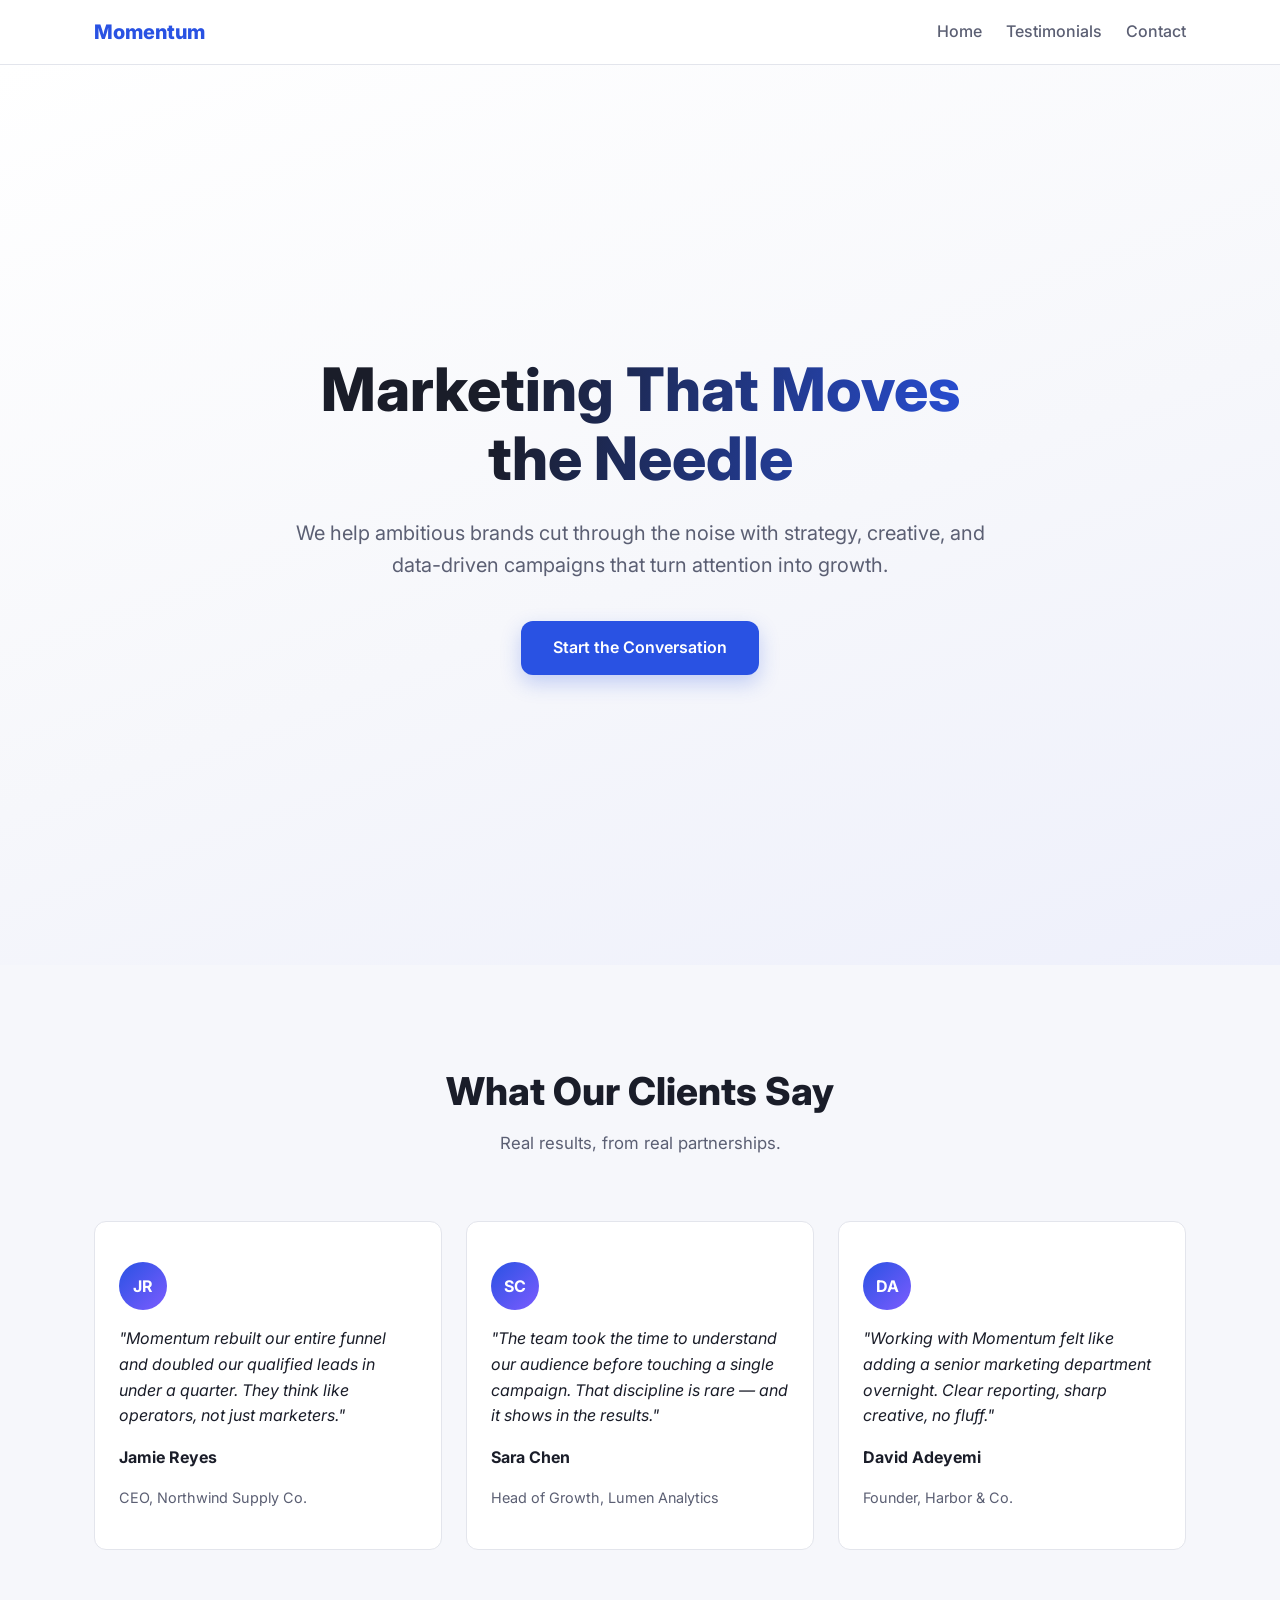
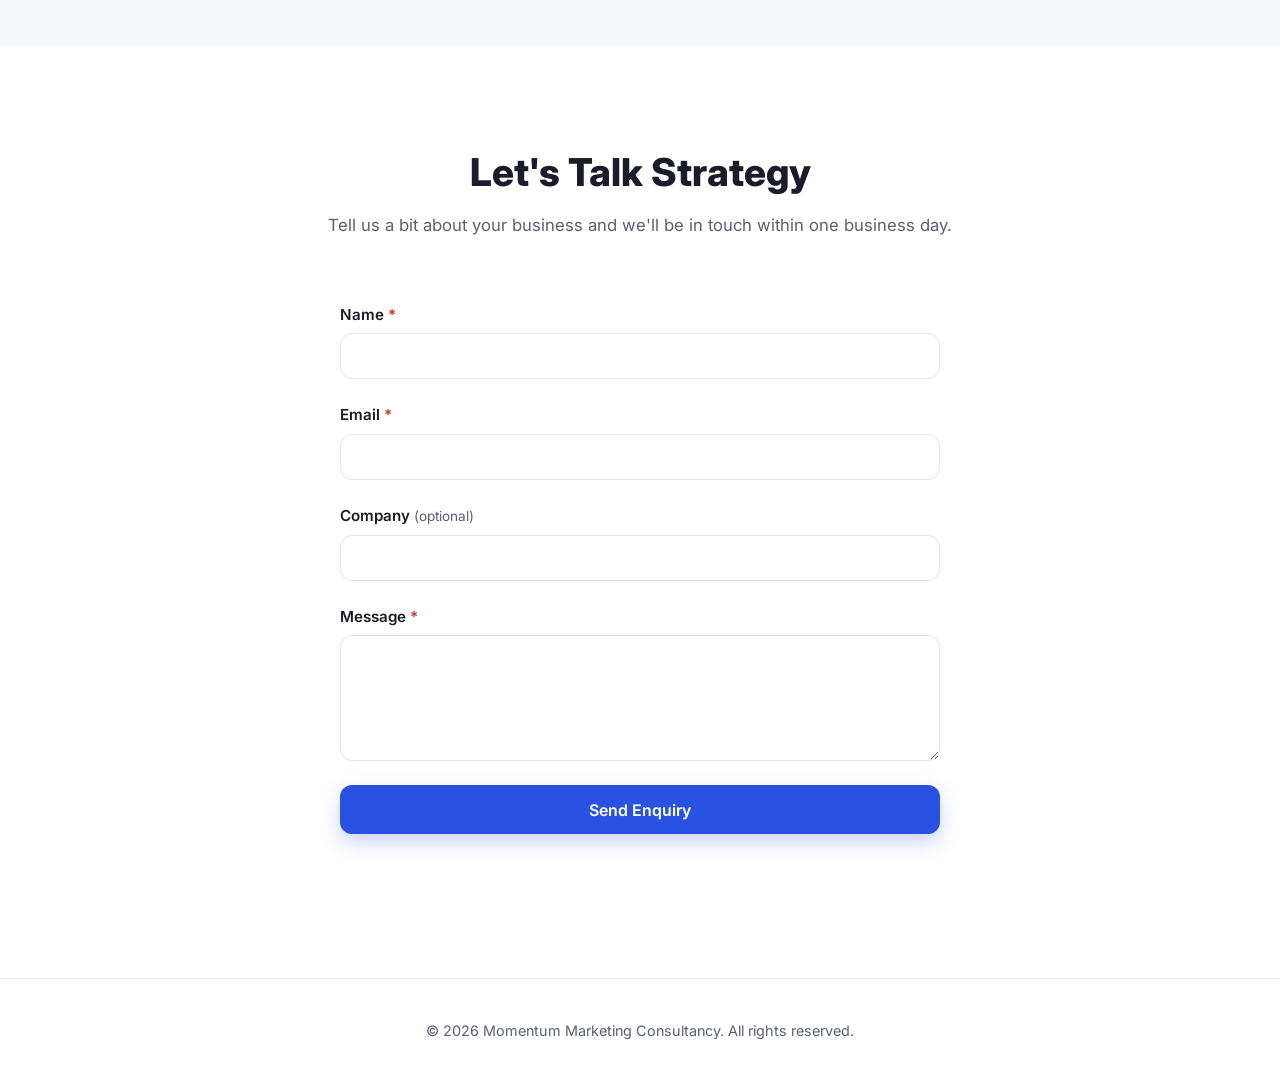
==== index.html @ b05e791e "Add site files" ====
<!DOCTYPE html>
<html lang="en">
<head>
  <meta charset="UTF-8">
  <meta name="viewport" content="width=device-width, initial-scale=1.0">
  <title>Momentum Marketing Consultancy</title>
  <link rel="preconnect" href="https://fonts.googleapis.com">
  <link rel="preconnect" href="https://fonts.gstatic.com" crossorigin>
  <link href="https://fonts.googleapis.com/css2?family=Inter:wght@400;500;600;700;800&display=swap" rel="stylesheet">
  <link rel="stylesheet" href="styles.css">
</head>
<body>

  <nav class="navbar">
    <div class="nav-inner">
      <a href="#home" class="nav-brand">Momentum</a>
      <ul class="nav-links">
        <li><a href="#home">Home</a></li>
        <li><a href="#testimonials">Testimonials</a></li>
        <li><a href="#contact">Contact</a></li>
      </ul>
    </div>
  </nav>

  <section id="home" class="hero">
    <div class="hero-content">
      <h1>Marketing That Moves the Needle</h1>
      <p class="hero-subheadline">
        We help ambitious brands cut through the noise with strategy, creative, and
        data-driven campaigns that turn attention into growth.
      </p>
      <a href="#contact" class="btn btn-primary hero-cta">Start the Conversation</a>
    </div>
  </section>

  <section id="testimonials" class="testimonials">
    <div class="section-inner">
      <h2 class="section-title">What Our Clients Say</h2>
      <p class="section-subtitle">Real results, from real partnerships.</p>

      <div class="testimonial-grid">
        <article class="testimonial-card">
          <div class="avatar" aria-hidden="true">JR</div>
          <p class="quote">"Momentum rebuilt our entire funnel and doubled our qualified leads in under a quarter. They think like operators, not just marketers."</p>
          <p class="client-name">Jamie Reyes</p>
          <p class="client-role">CEO, Northwind Supply Co.</p>
        </article>

        <article class="testimonial-card">
          <div class="avatar" aria-hidden="true">SC</div>
          <p class="quote">"The team took the time to understand our audience before touching a single campaign. That discipline is rare — and it shows in the results."</p>
          <p class="client-name">Sara Chen</p>
          <p class="client-role">Head of Growth, Lumen Analytics</p>
        </article>

        <article class="testimonial-card">
          <div class="avatar" aria-hidden="true">DA</div>
          <p class="quote">"Working with Momentum felt like adding a senior marketing department overnight. Clear reporting, sharp creative, no fluff."</p>
          <p class="client-name">David Adeyemi</p>
          <p class="client-role">Founder, Harbor & Co.</p>
        </article>
      </div>
    </div>
  </section>

  <section id="contact" class="contact">
    <div class="section-inner">
      <h2 class="section-title">Let's Talk Strategy</h2>
      <p class="section-subtitle">Tell us a bit about your business and we'll be in touch within one business day.</p>

      <form id="enquiry-form" class="enquiry-form" novalidate>
        <div class="form-row">
          <label for="name">Name <span class="required">*</span></label>
          <input type="text" id="name" name="name" required>
        </div>

        <div class="form-row">
          <label for="email">Email <span class="required">*</span></label>
          <input type="email" id="email" name="email" required>
        </div>

        <div class="form-row">
          <label for="company">Company <span class="optional">(optional)</span></label>
          <input type="text" id="company" name="company">
        </div>

        <div class="form-row">
          <label for="message">Message <span class="required">*</span></label>
          <textarea id="message" name="message" rows="5" required></textarea>
        </div>

        <button type="submit" class="btn btn-primary form-submit">Send Enquiry</button>

        <p id="form-status" class="form-status" role="status" aria-live="polite"></p>
      </form>
    </div>
  </section>

  <footer class="site-footer">
    <p>&copy; 2026 Momentum Marketing Consultancy. All rights reserved.</p>
  </footer>

  <script src="script.js" defer></script>
</body>
</html>
---- styles.css ----
:root {
  --color-primary: #2952e3;
  --color-primary-dark: #1d3fc0;
  --color-accent: #7c5cff;
  --color-bg: #ffffff;
  --color-bg-alt: #f6f7fb;
  --color-text: #1a1d29;
  --color-text-muted: #5b5f73;
  --color-border: #e3e5ec;
  --color-success: #1e8a5f;
  --color-error: #c0392b;

  --font-family: 'Inter', -apple-system, BlinkMacSystemFont, 'Segoe UI', sans-serif;

  --space-xs: 0.5rem;
  --space-sm: 1rem;
  --space-md: 1.5rem;
  --space-lg: 2.5rem;
  --space-xl: 4rem;
  --space-xxl: 6rem;

  --radius: 12px;
  --max-width: 1140px;
}

* {
  box-sizing: border-box;
  margin: 0;
  padding: 0;
}

html {
  scroll-behavior: smooth;
}

body {
  font-family: var(--font-family);
  color: var(--color-text);
  background: var(--color-bg);
  line-height: 1.6;
  -webkit-font-smoothing: antialiased;
}

a {
  color: inherit;
  text-decoration: none;
}

ul {
  list-style: none;
}

img {
  max-width: 100%;
  display: block;
}

.section-inner {
  max-width: var(--max-width);
  margin: 0 auto;
  padding: var(--space-xxl) var(--space-md);
}

.section-title {
  font-size: clamp(1.75rem, 3vw, 2.5rem);
  font-weight: 800;
  text-align: center;
  margin-bottom: var(--space-xs);
}

.section-subtitle {
  text-align: center;
  color: var(--color-text-muted);
  font-size: 1.05rem;
  margin-bottom: var(--space-xl);
}

.btn {
  display: inline-block;
  border: none;
  border-radius: var(--radius);
  font-family: inherit;
  font-weight: 600;
  font-size: 1rem;
  cursor: pointer;
  transition: transform 0.15s ease, box-shadow 0.15s ease, background 0.15s ease;
}

.btn-primary {
  background: var(--color-primary);
  color: #fff;
  padding: 0.9rem 2rem;
  box-shadow: 0 8px 20px rgba(41, 82, 227, 0.25);
}

.btn-primary:hover {
  background: var(--color-primary-dark);
  transform: translateY(-2px);
  box-shadow: 0 12px 24px rgba(41, 82, 227, 0.3);
}

.btn-primary:disabled {
  opacity: 0.7;
  cursor: not-allowed;
  transform: none;
}

/* Navbar */
.navbar {
  position: sticky;
  top: 0;
  z-index: 100;
  background: rgba(255, 255, 255, 0.9);
  backdrop-filter: blur(8px);
  border-bottom: 1px solid var(--color-border);
}

.nav-inner {
  max-width: var(--max-width);
  margin: 0 auto;
  padding: var(--space-sm) var(--space-md);
  display: flex;
  align-items: center;
  justify-content: space-between;
  flex-wrap: wrap;
  gap: var(--space-xs);
}

.nav-brand {
  font-weight: 800;
  font-size: 1.25rem;
  color: var(--color-primary);
}

.nav-links {
  display: flex;
  gap: var(--space-md);
  flex-wrap: wrap;
}

.nav-links a {
  font-weight: 500;
  color: var(--color-text-muted);
  transition: color 0.15s ease;
}

.nav-links a:hover {
  color: var(--color-primary);
}

/* Hero */
.hero {
  min-height: 100vh;
  display: flex;
  align-items: center;
  justify-content: center;
  text-align: center;
  padding: var(--space-xl) var(--space-md);
  background: linear-gradient(160deg, var(--color-bg) 0%, var(--color-bg-alt) 55%, #eef0fb 100%);
}

.hero-content {
  max-width: 720px;
}

.hero h1 {
  font-size: clamp(2.25rem, 5vw, 3.75rem);
  font-weight: 800;
  line-height: 1.15;
  margin-bottom: var(--space-md);
  background: linear-gradient(100deg, var(--color-text) 30%, var(--color-primary) 100%);
  -webkit-background-clip: text;
  background-clip: text;
  color: transparent;
}

.hero-subheadline {
  font-size: clamp(1rem, 2vw, 1.25rem);
  color: var(--color-text-muted);
  margin-bottom: var(--space-lg);
}

/* Testimonials */
.testimonials {
  background: var(--color-bg-alt);
}

.testimonial-grid {
  display: grid;
  grid-template-columns: 1fr;
  gap: var(--space-md);
}

@media (min-width: 768px) {
  .testimonial-grid {
    grid-template-columns: repeat(3, 1fr);
  }
}

.testimonial-card {
  background: var(--color-bg);
  border: 1px solid var(--color-border);
  border-radius: var(--radius);
  padding: var(--space-lg) var(--space-md);
  display: flex;
  flex-direction: column;
  gap: var(--space-sm);
  transition: transform 0.2s ease, box-shadow 0.2s ease;
}

.testimonial-card:hover {
  transform: translateY(-6px);
  box-shadow: 0 16px 32px rgba(26, 29, 41, 0.08);
}

.avatar {
  width: 48px;
  height: 48px;
  border-radius: 50%;
  background: linear-gradient(135deg, var(--color-primary), var(--color-accent));
  color: #fff;
  font-weight: 700;
  display: flex;
  align-items: center;
  justify-content: center;
}

.quote {
  color: var(--color-text);
  font-style: italic;
  flex-grow: 1;
}

.client-name {
  font-weight: 700;
}

.client-role {
  color: var(--color-text-muted);
  font-size: 0.9rem;
}

/* Contact / Form */
.enquiry-form {
  max-width: 600px;
  margin: 0 auto;
  display: flex;
  flex-direction: column;
  gap: var(--space-md);
}

.form-row {
  display: flex;
  flex-direction: column;
  gap: 0.4rem;
}

.form-row label {
  font-weight: 600;
  font-size: 0.95rem;
}

.required {
  color: var(--color-error);
}

.optional {
  color: var(--color-text-muted);
  font-weight: 400;
  font-size: 0.85rem;
}

.form-row input,
.form-row textarea {
  font-family: inherit;
  font-size: 1rem;
  padding: 0.75rem 1rem;
  border: 1px solid var(--color-border);
  border-radius: var(--radius);
  background: var(--color-bg);
  color: var(--color-text);
  transition: border-color 0.15s ease, box-shadow 0.15s ease;
}

.form-row input:focus,
.form-row textarea:focus {
  outline: none;
  border-color: var(--color-primary);
  box-shadow: 0 0 0 3px rgba(41, 82, 227, 0.15);
}

.form-row input.invalid,
.form-row textarea.invalid {
  border-color: var(--color-error);
}

.form-submit {
  width: 100%;
}

.form-status {
  text-align: center;
  font-weight: 500;
  min-height: 1.5em;
}

.form-status.success {
  color: var(--color-success);
}

.form-status.error {
  color: var(--color-error);
}

/* Footer */
.site-footer {
  text-align: center;
  padding: var(--space-lg) var(--space-md);
  color: var(--color-text-muted);
  font-size: 0.9rem;
  border-top: 1px solid var(--color-border);
}
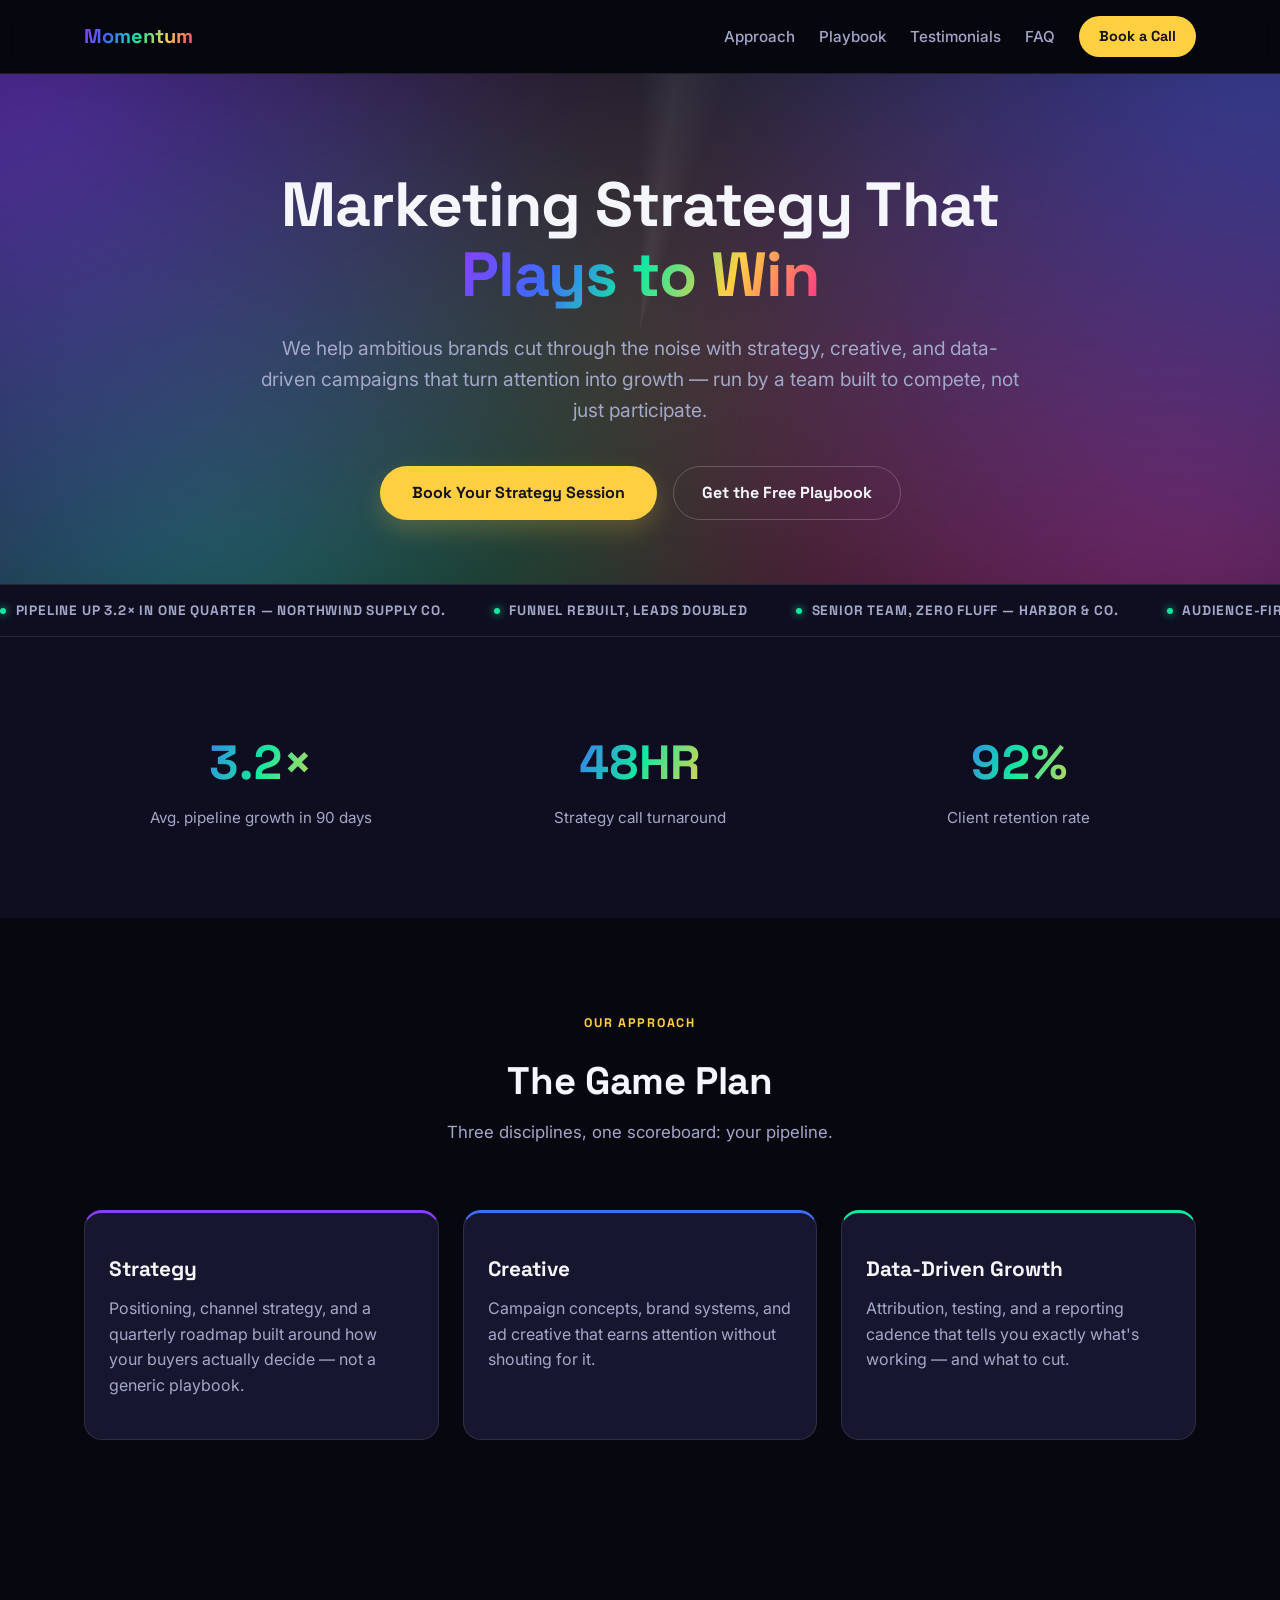
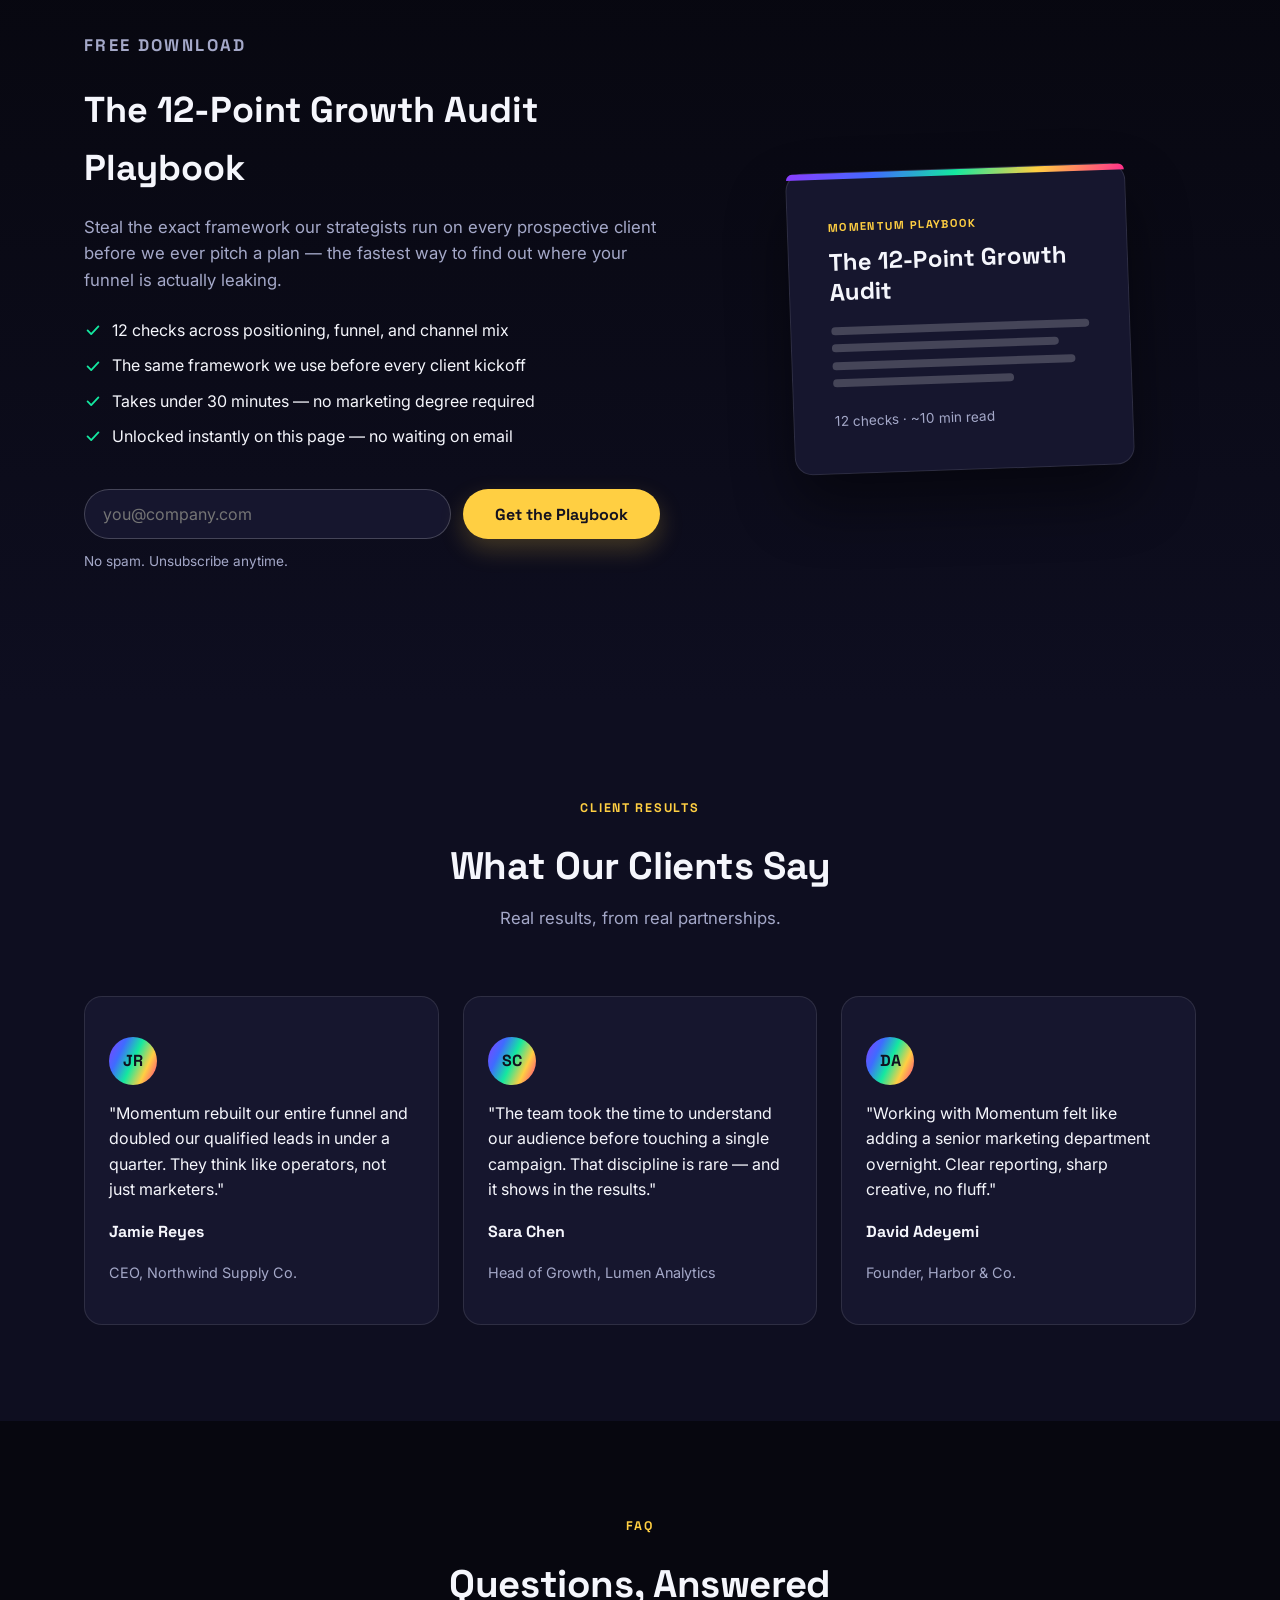
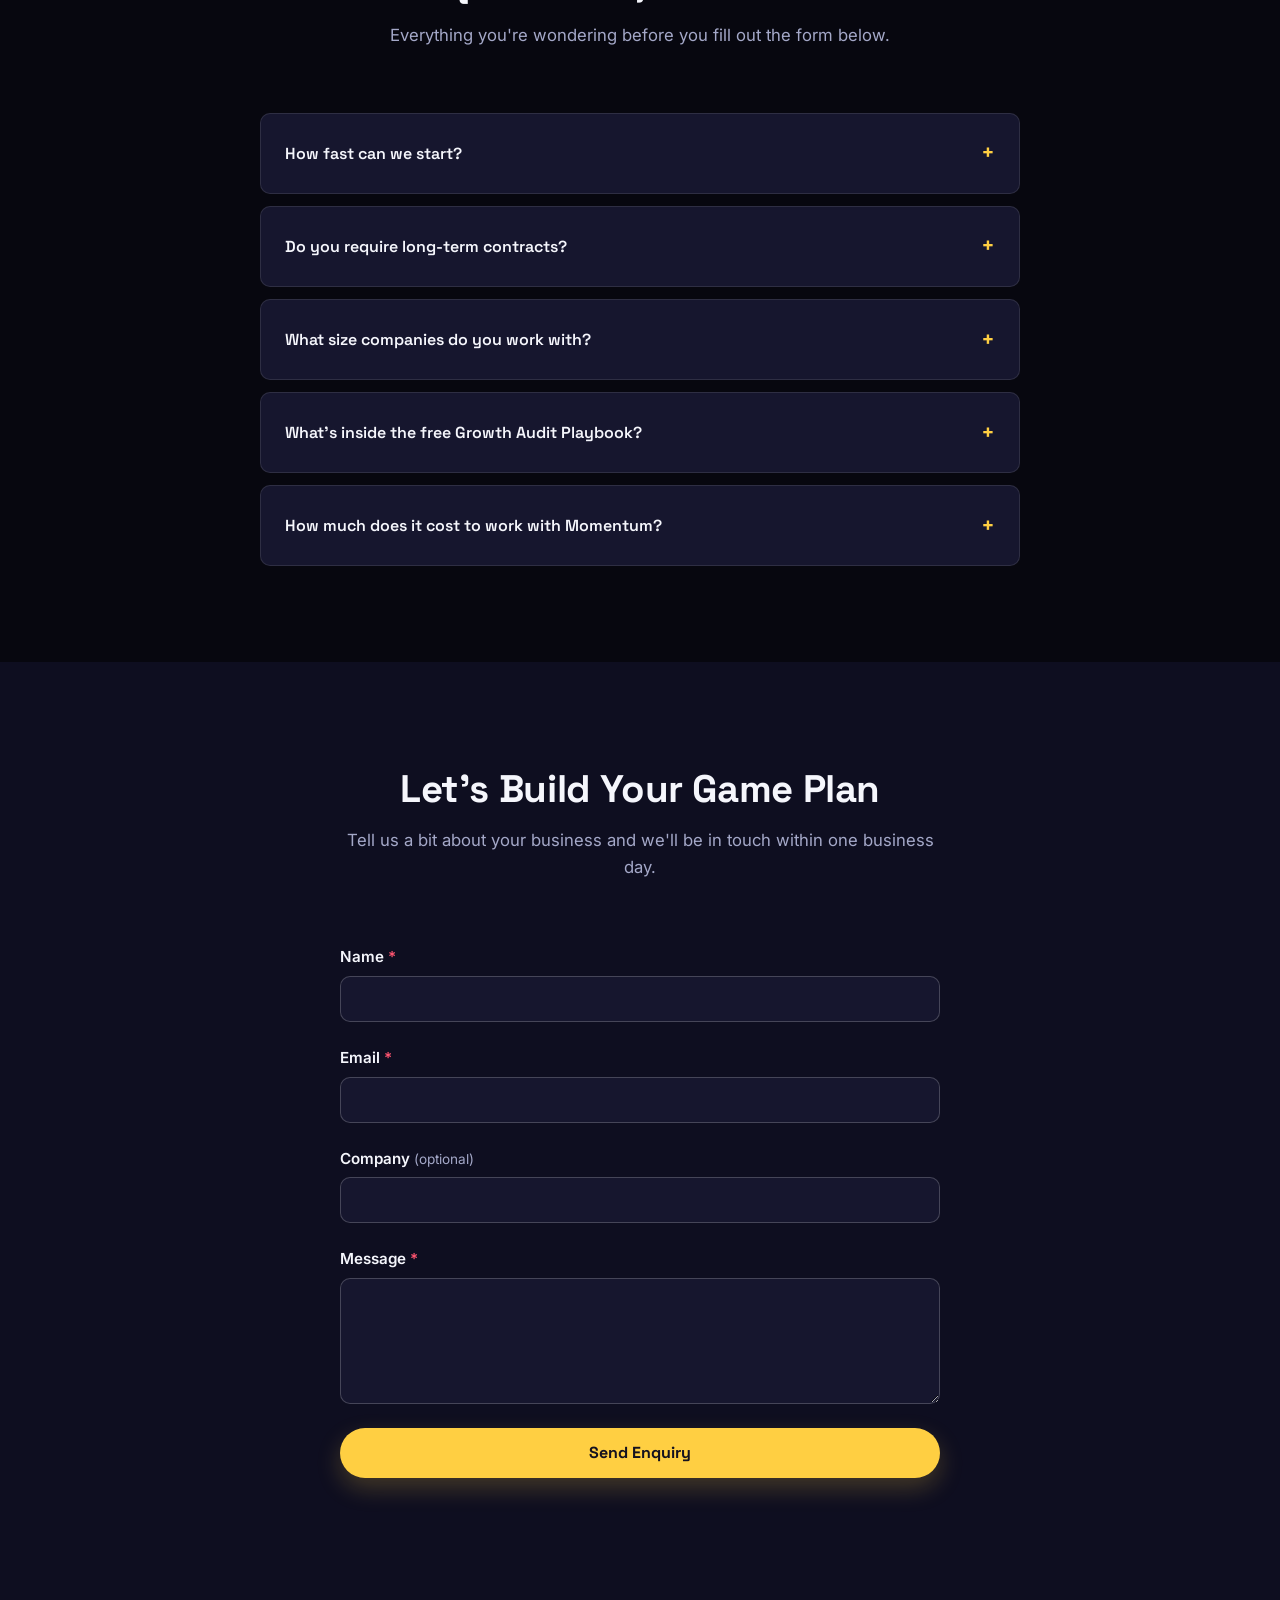
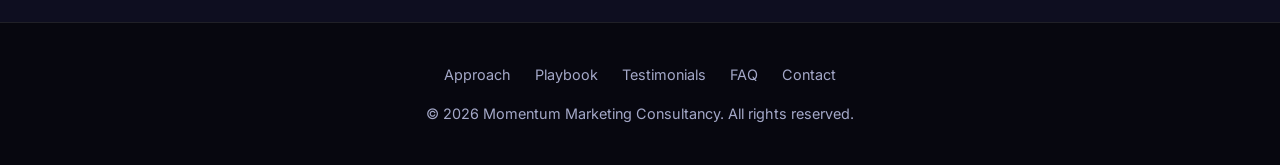
==== commit b9ef41a0: "Redesign site with tournament-inspired theme, lead magnet, and SEO improvements Dark gradient theme " ====
--- a/index.html
+++ b/index.html
@@ -3,40 +3,220 @@
 <head>
   <meta charset="UTF-8">
   <meta name="viewport" content="width=device-width, initial-scale=1.0">
-  <title>Momentum Marketing Consultancy</title>
+  <title>Momentum Marketing Consultancy | Strategy &amp; Growth Marketing</title>
+  <meta name="description" content="A marketing consultancy for ambitious brands — strategy, creative, and data-driven campaigns that turn attention into pipeline. Free growth audit inside.">
+  <meta name="theme-color" content="#07070f">
+  <link rel="icon" type="image/svg+xml" href="data:image/svg+xml,%3Csvg xmlns='http://www.w3.org/2000/svg' viewBox='0 0 32 32'%3E%3Crect width='32' height='32' rx='7' fill='%2307070f'/%3E%3Ctext x='16' y='23' font-family='Arial,sans-serif' font-weight='700' font-size='18' fill='%23ffcf42' text-anchor='middle'%3EM%3C/text%3E%3C/svg%3E">
+  <link rel="canonical" href="https://chitraradhakrishnan0205-collab.github.io/marketing-website/">
+
+  <meta property="og:type" content="website">
+  <meta property="og:site_name" content="Momentum Marketing Consultancy">
+  <meta property="og:title" content="Momentum Marketing Consultancy | Strategy &amp; Growth Marketing">
+  <meta property="og:description" content="Strategy, creative, and data-driven campaigns that turn attention into pipeline. Get the free Growth Audit Playbook.">
+  <meta property="og:url" content="https://chitraradhakrishnan0205-collab.github.io/marketing-website/">
+
+  <meta name="twitter:card" content="summary">
+  <meta name="twitter:title" content="Momentum Marketing Consultancy | Strategy &amp; Growth Marketing">
+  <meta name="twitter:description" content="Strategy, creative, and data-driven campaigns that turn attention into pipeline. Get the free Growth Audit Playbook.">
+
   <link rel="preconnect" href="https://fonts.googleapis.com">
   <link rel="preconnect" href="https://fonts.gstatic.com" crossorigin>
-  <link href="https://fonts.googleapis.com/css2?family=Inter:wght@400;500;600;700;800&display=swap" rel="stylesheet">
+  <link href="https://fonts.googleapis.com/css2?family=Inter:wght@400;500;600;700;800&family=Space+Grotesk:wght@500;700&display=swap" rel="stylesheet">
   <link rel="stylesheet" href="styles.css">
+
+  <script type="application/ld+json">
+  {
+    "@context": "https://schema.org",
+    "@type": "ProfessionalService",
+    "name": "Momentum Marketing Consultancy",
+    "description": "B2B marketing consultancy providing strategy, creative, and data-driven growth campaigns for ambitious mid-size brands.",
+    "url": "https://chitraradhakrishnan0205-collab.github.io/marketing-website/",
+    "areaServed": "Worldwide",
+    "knowsAbout": ["Marketing strategy", "Brand creative", "Growth marketing", "Campaign attribution"]
+  }
+  </script>
+
+  <script type="application/ld+json">
+  {
+    "@context": "https://schema.org",
+    "@type": "FAQPage",
+    "mainEntity": [
+      {
+        "@type": "Question",
+        "name": "How fast can we start?",
+        "acceptedAnswer": {
+          "@type": "Answer",
+          "text": "Most engagements kick off within a week of our first call — we skip the lengthy onboarding."
+        }
+      },
+      {
+        "@type": "Question",
+        "name": "Do you require long-term contracts?",
+        "acceptedAnswer": {
+          "@type": "Answer",
+          "text": "No. We work in 90-day sprints and earn the renewal every time — no multi-year lock-in."
+        }
+      },
+      {
+        "@type": "Question",
+        "name": "What size companies do you work with?",
+        "acceptedAnswer": {
+          "@type": "Answer",
+          "text": "Mid-size, founder-led brands that have outgrown founder-led marketing but aren't ready to build a full team in-house."
+        }
+      },
+      {
+        "@type": "Question",
+        "name": "What's inside the free Growth Audit Playbook?",
+        "acceptedAnswer": {
+          "@type": "Answer",
+          "text": "The exact 12-point framework we run on every prospective client before we ever pitch a strategy — funnel, messaging, and channel checks you can run yourself in under 30 minutes."
+        }
+      },
+      {
+        "@type": "Question",
+        "name": "How much does it cost to work with Momentum?",
+        "acceptedAnswer": {
+          "@type": "Answer",
+          "text": "Every engagement is scoped to your business. Tell us where you're stuck on the call and we'll follow up with a fixed-scope plan, not an hourly retainer."
+        }
+      }
+    ]
+  }
+  </script>
 </head>
 <body>
+  <a href="#home" class="skip-link">Skip to content</a>
 
   <nav class="navbar">
     <div class="nav-inner">
       <a href="#home" class="nav-brand">Momentum</a>
       <ul class="nav-links">
-        <li><a href="#home">Home</a></li>
+        <li><a href="#approach">Approach</a></li>
+        <li><a href="#playbook">Playbook</a></li>
         <li><a href="#testimonials">Testimonials</a></li>
-        <li><a href="#contact">Contact</a></li>
+        <li><a href="#faq">FAQ</a></li>
+        <li><a href="#contact" class="btn btn-primary nav-cta">Book a Call</a></li>
       </ul>
     </div>
   </nav>
 
   <section id="home" class="hero">
+    <div class="hero-mesh" aria-hidden="true"></div>
+    <div class="hero-sweep" aria-hidden="true"></div>
     <div class="hero-content">
-      <h1>Marketing That Moves the Needle</h1>
+      <h1>Marketing Strategy That <span class="accent">Plays to Win</span></h1>
       <p class="hero-subheadline">
         We help ambitious brands cut through the noise with strategy, creative, and
-        data-driven campaigns that turn attention into growth.
+        data-driven campaigns that turn attention into growth — run by a team built
+        to compete, not just participate.
       </p>
-      <a href="#contact" class="btn btn-primary hero-cta">Start the Conversation</a>
+      <div class="cta-row">
+        <a href="#contact" class="btn btn-primary hero-cta">Book Your Strategy Session</a>
+        <a href="#playbook" class="btn btn-ghost">Get the Free Playbook</a>
+      </div>
+    </div>
+  </section>
+
+  <div class="ticker" aria-hidden="true">
+    <div class="ticker-track">
+      <span class="ticker-item"><span class="ticker-dot"></span>Pipeline up 3.2× in one quarter — Northwind Supply Co.</span>
+      <span class="ticker-item"><span class="ticker-dot"></span>Funnel rebuilt, leads doubled</span>
+      <span class="ticker-item"><span class="ticker-dot"></span>Senior team, zero fluff — Harbor &amp; Co.</span>
+      <span class="ticker-item"><span class="ticker-dot"></span>Audience-first strategy, every time — Lumen Analytics</span>
+      <span class="ticker-item"><span class="ticker-dot"></span>Pipeline up 3.2× in one quarter — Northwind Supply Co.</span>
+      <span class="ticker-item"><span class="ticker-dot"></span>Funnel rebuilt, leads doubled</span>
+      <span class="ticker-item"><span class="ticker-dot"></span>Senior team, zero fluff — Harbor &amp; Co.</span>
+      <span class="ticker-item"><span class="ticker-dot"></span>Audience-first strategy, every time — Lumen Analytics</span>
+    </div>
+  </div>
+
+  <section class="stats">
+    <div class="stats-grid">
+      <div class="stat-card">
+        <p class="stat-number" data-count-to="3.2" data-decimals="1" data-suffix="×">0×</p>
+        <p class="stat-label">Avg. pipeline growth in 90 days</p>
+      </div>
+      <div class="stat-card">
+        <p class="stat-number" data-count-to="48" data-suffix="HR">0HR</p>
+        <p class="stat-label">Strategy call turnaround</p>
+      </div>
+      <div class="stat-card">
+        <p class="stat-number" data-count-to="92" data-suffix="%">0%</p>
+        <p class="stat-label">Client retention rate</p>
+      </div>
+    </div>
+  </section>
+
+  <section id="approach" class="approach">
+    <div class="section-inner">
+      <div class="section-header">
+        <p class="eyebrow">Our Approach</p>
+        <h2 class="section-title">The Game Plan</h2>
+        <p class="section-subtitle">Three disciplines, one scoreboard: your pipeline.</p>
+      </div>
+
+      <div class="approach-grid">
+        <article class="approach-card">
+          <h3>Strategy</h3>
+          <p>Positioning, channel strategy, and a quarterly roadmap built around how your buyers actually decide — not a generic playbook.</p>
+        </article>
+        <article class="approach-card">
+          <h3>Creative</h3>
+          <p>Campaign concepts, brand systems, and ad creative that earns attention without shouting for it.</p>
+        </article>
+        <article class="approach-card">
+          <h3>Data-Driven Growth</h3>
+          <p>Attribution, testing, and a reporting cadence that tells you exactly what's working — and what to cut.</p>
+        </article>
+      </div>
+    </div>
+  </section>
+
+  <section id="playbook" class="lead-magnet">
+    <div class="lead-magnet-inner">
+      <div class="lead-magnet-copy">
+        <p class="eyebrow">Free Download</p>
+        <h2>The 12-Point Growth Audit Playbook</h2>
+        <p>Steal the exact framework our strategists run on every prospective client before we ever pitch a plan — the fastest way to find out where your funnel is actually leaking.</p>
+
+        <ul class="lead-magnet-list">
+          <li><svg width="18" height="18" viewBox="0 0 20 20" fill="none" aria-hidden="true"><path d="M4 10.5L8 14.5L16 6" stroke="currentColor" stroke-width="2" stroke-linecap="round" stroke-linejoin="round"/></svg>12 checks across positioning, funnel, and channel mix</li>
+          <li><svg width="18" height="18" viewBox="0 0 20 20" fill="none" aria-hidden="true"><path d="M4 10.5L8 14.5L16 6" stroke="currentColor" stroke-width="2" stroke-linecap="round" stroke-linejoin="round"/></svg>The same framework we use before every client kickoff</li>
+          <li><svg width="18" height="18" viewBox="0 0 20 20" fill="none" aria-hidden="true"><path d="M4 10.5L8 14.5L16 6" stroke="currentColor" stroke-width="2" stroke-linecap="round" stroke-linejoin="round"/></svg>Takes under 30 minutes — no marketing degree required</li>
+          <li><svg width="18" height="18" viewBox="0 0 20 20" fill="none" aria-hidden="true"><path d="M4 10.5L8 14.5L16 6" stroke="currentColor" stroke-width="2" stroke-linecap="round" stroke-linejoin="round"/></svg>Unlocked instantly on this page — no waiting on email</li>
+        </ul>
+
+        <form id="lead-magnet-form" class="lead-form" novalidate>
+          <label for="lead-email" class="visually-hidden">Email address</label>
+          <input type="email" id="lead-email" name="email" placeholder="you@company.com" required>
+          <button type="submit" class="btn btn-primary">Get the Playbook</button>
+          <p class="lead-form-note">No spam. Unsubscribe anytime.</p>
+          <p id="lead-form-status" class="lead-form-status" role="status" aria-live="polite"></p>
+        </form>
+      </div>
+
+      <div class="playbook-cover" aria-hidden="true">
+        <span class="playbook-eyebrow">Momentum Playbook</span>
+        <h3>The 12-Point Growth Audit</h3>
+        <div class="playbook-lines">
+          <span></span>
+          <span></span>
+          <span></span>
+          <span></span>
+        </div>
+        <p class="playbook-meta">12 checks · ~10 min read</p>
+      </div>
     </div>
   </section>
 
   <section id="testimonials" class="testimonials">
     <div class="section-inner">
-      <h2 class="section-title">What Our Clients Say</h2>
-      <p class="section-subtitle">Real results, from real partnerships.</p>
+      <div class="section-header">
+        <p class="eyebrow">Client Results</p>
+        <h2 class="section-title">What Our Clients Say</h2>
+        <p class="section-subtitle">Real results, from real partnerships.</p>
+      </div>
 
       <div class="testimonial-grid">
         <article class="testimonial-card">
@@ -57,15 +237,48 @@
           <div class="avatar" aria-hidden="true">DA</div>
           <p class="quote">"Working with Momentum felt like adding a senior marketing department overnight. Clear reporting, sharp creative, no fluff."</p>
           <p class="client-name">David Adeyemi</p>
-          <p class="client-role">Founder, Harbor & Co.</p>
-        </article>
+          <p class="client-role">Founder, Harbor &amp; Co.</p>
+        </article>
+      </div>
+    </div>
+  </section>
+
+  <section id="faq" class="faq">
+    <div class="section-inner">
+      <div class="section-header">
+        <p class="eyebrow">FAQ</p>
+        <h2 class="section-title">Questions, Answered</h2>
+        <p class="section-subtitle">Everything you're wondering before you fill out the form below.</p>
+      </div>
+
+      <div class="faq-list">
+        <details class="faq-item">
+          <summary>How fast can we start?</summary>
+          <p>Most engagements kick off within a week of our first call — we skip the lengthy onboarding.</p>
+        </details>
+        <details class="faq-item">
+          <summary>Do you require long-term contracts?</summary>
+          <p>No. We work in 90-day sprints and earn the renewal every time — no multi-year lock-in.</p>
+        </details>
+        <details class="faq-item">
+          <summary>What size companies do you work with?</summary>
+          <p>Mid-size, founder-led brands that have outgrown founder-led marketing but aren't ready to build a full team in-house.</p>
+        </details>
+        <details class="faq-item">
+          <summary>What's inside the free Growth Audit Playbook?</summary>
+          <p>The exact 12-point framework we run on every prospective client before we ever pitch a strategy — funnel, messaging, and channel checks you can run yourself in under 30 minutes.</p>
+        </details>
+        <details class="faq-item">
+          <summary>How much does it cost to work with Momentum?</summary>
+          <p>Every engagement is scoped to your business. Tell us where you're stuck on the call and we'll follow up with a fixed-scope plan, not an hourly retainer.</p>
+        </details>
       </div>
     </div>
   </section>
 
   <section id="contact" class="contact">
     <div class="section-inner">
-      <h2 class="section-title">Let's Talk Strategy</h2>
+      <h2 class="section-title">Let's Build Your Game Plan</h2>
       <p class="section-subtitle">Tell us a bit about your business and we'll be in touch within one business day.</p>
 
       <form id="enquiry-form" class="enquiry-form" novalidate>
@@ -97,6 +310,13 @@
   </section>
 
   <footer class="site-footer">
+    <nav>
+      <a href="#approach">Approach</a>
+      <a href="#playbook">Playbook</a>
+      <a href="#testimonials">Testimonials</a>
+      <a href="#faq">FAQ</a>
+      <a href="#contact">Contact</a>
+    </nav>
     <p>&copy; 2026 Momentum Marketing Consultancy. All rights reserved.</p>
   </footer>
 
--- a/styles.css
+++ b/styles.css
@@ -1,15 +1,29 @@
 :root {
-  --color-primary: #2952e3;
-  --color-primary-dark: #1d3fc0;
-  --color-accent: #7c5cff;
-  --color-bg: #ffffff;
-  --color-bg-alt: #f6f7fb;
-  --color-text: #1a1d29;
-  --color-text-muted: #5b5f73;
-  --color-border: #e3e5ec;
-  --color-success: #1e8a5f;
-  --color-error: #c0392b;
-
+  /* Base surfaces — night-match dark, not pure black */
+  --color-bg: #07070f;
+  --color-bg-alt: #0e0e20;
+  --color-bg-elevated: #16162e;
+  --color-text: #f5f6fc;
+  --color-text-muted: #a4a8c8;
+  --color-border: rgba(255, 255, 255, 0.1);
+  --color-border-strong: rgba(255, 255, 255, 0.2);
+
+  /* Tournament palette — used as accents and gradient stops, not flooded everywhere */
+  --c-violet: #8b3dff;
+  --c-blue: #3f6bff;
+  --c-green: #14e8a0;
+  --c-gold: #ffcf42;
+  --c-orange: #ff8a3d;
+  --c-magenta: #ff2f8a;
+
+  --gradient-brand: linear-gradient(115deg, var(--c-violet) 0%, var(--c-blue) 26%, var(--c-green) 50%, var(--c-gold) 74%, var(--c-magenta) 100%);
+
+  --color-primary: var(--c-gold);
+  --color-primary-ink: #14121f;
+  --color-success: var(--c-green);
+  --color-error: #ff5470;
+
+  --font-display: 'Space Grotesk', 'Inter', -apple-system, BlinkMacSystemFont, 'Segoe UI', sans-serif;
   --font-family: 'Inter', -apple-system, BlinkMacSystemFont, 'Segoe UI', sans-serif;
 
   --space-xs: 0.5rem;
@@ -19,8 +33,10 @@
   --space-xl: 4rem;
   --space-xxl: 6rem;
 
-  --radius: 12px;
-  --max-width: 1140px;
+  --radius: 10px;
+  --radius-lg: 18px;
+  --radius-full: 999px;
+  --max-width: 1160px;
 }
 
 * {
@@ -55,15 +71,66 @@
   display: block;
 }
 
+:focus-visible {
+  outline: 2px solid var(--c-gold);
+  outline-offset: 3px;
+}
+
+.skip-link {
+  position: absolute;
+  left: -9999px;
+  top: 0;
+  z-index: 200;
+  background: var(--c-gold);
+  color: var(--color-primary-ink);
+  font-weight: 700;
+  padding: 0.75rem 1.25rem;
+  border-radius: 0 0 var(--radius) 0;
+}
+
+.skip-link:focus {
+  left: 0;
+}
+
 .section-inner {
   max-width: var(--max-width);
   margin: 0 auto;
   padding: var(--space-xxl) var(--space-md);
 }
 
+.eyebrow {
+  display: inline-block;
+  font-family: var(--font-display);
+  font-size: 0.78rem;
+  font-weight: 700;
+  letter-spacing: 0.14em;
+  text-transform: uppercase;
+  color: var(--c-gold);
+  margin-bottom: var(--space-sm);
+}
+
+.section-header .eyebrow {
+  display: block;
+  text-align: center;
+}
+
+.visually-hidden {
+  position: absolute;
+  width: 1px;
+  height: 1px;
+  padding: 0;
+  margin: -1px;
+  overflow: hidden;
+  clip: rect(0, 0, 0, 0);
+  white-space: nowrap;
+  border: 0;
+}
+
 .section-title {
+  font-family: var(--font-display);
   font-size: clamp(1.75rem, 3vw, 2.5rem);
-  font-weight: 800;
+  font-weight: 700;
+  letter-spacing: -0.01em;
   text-align: center;
   margin-bottom: var(--space-xs);
 }
@@ -72,37 +139,65 @@
   text-align: center;
   color: var(--color-text-muted);
   font-size: 1.05rem;
-  margin-bottom: var(--space-xl);
-}
-
+  max-width: 620px;
+  margin: 0 auto var(--space-xl);
+}
+
+.section-header {
+  text-align: center;
+}
+
+/* Buttons */
 .btn {
-  display: inline-block;
+  display: inline-flex;
+  align-items: center;
+  justify-content: center;
+  gap: 0.5rem;
   border: none;
-  border-radius: var(--radius);
-  font-family: inherit;
-  font-weight: 600;
+  border-radius: var(--radius-full);
+  font-family: var(--font-display);
+  font-weight: 700;
   font-size: 1rem;
   cursor: pointer;
-  transition: transform 0.15s ease, box-shadow 0.15s ease, background 0.15s ease;
+  transition: transform 0.15s ease, box-shadow 0.15s ease, background 0.15s ease, border-color 0.15s ease;
 }
 
 .btn-primary {
-  background: var(--color-primary);
-  color: #fff;
+  background: var(--c-gold);
+  color: var(--color-primary-ink);
   padding: 0.9rem 2rem;
-  box-shadow: 0 8px 20px rgba(41, 82, 227, 0.25);
+  box-shadow: 0 10px 24px rgba(255, 207, 66, 0.22);
 }
 
 .btn-primary:hover {
-  background: var(--color-primary-dark);
   transform: translateY(-2px);
-  box-shadow: 0 12px 24px rgba(41, 82, 227, 0.3);
+  box-shadow: 0 14px 30px rgba(255, 207, 66, 0.3);
 }
 
 .btn-primary:disabled {
   opacity: 0.7;
   cursor: not-allowed;
   transform: none;
+}
+
+.btn-ghost {
+  background: transparent;
+  color: var(--color-text);
+  border: 1px solid var(--color-border-strong);
+  padding: 0.85rem 1.75rem;
+}
+
+.btn-ghost:hover {
+  border-color: var(--c-gold);
+  color: var(--c-gold);
+  transform: translateY(-2px);
+}
+
+.cta-row {
+  display: flex;
+  flex-wrap: wrap;
+  gap: var(--space-sm);
+  justify-content: center;
 }
 
 /* Navbar */
@@ -110,8 +205,8 @@
   position: sticky;
   top: 0;
   z-index: 100;
-  background: rgba(255, 255, 255, 0.9);
-  backdrop-filter: blur(8px);
+  background: rgba(7, 7, 15, 0.85);
+  backdrop-filter: blur(10px);
   border-bottom: 1px solid var(--color-border);
 }
 
@@ -123,61 +218,412 @@
   align-items: center;
   justify-content: space-between;
   flex-wrap: wrap;
-  gap: var(--space-xs);
+  gap: var(--space-sm);
 }
 
 .nav-brand {
-  font-weight: 800;
+  font-family: var(--font-display);
+  font-weight: 700;
   font-size: 1.25rem;
-  color: var(--color-primary);
-}
-
-.nav-links {
-  display: flex;
-  gap: var(--space-md);
-  flex-wrap: wrap;
-}
-
-.nav-links a {
-  font-weight: 500;
-  color: var(--color-text-muted);
-  transition: color 0.15s ease;
-}
-
-.nav-links a:hover {
-  color: var(--color-primary);
-}
-
-/* Hero */
-.hero {
-  min-height: 100vh;
-  display: flex;
-  align-items: center;
-  justify-content: center;
-  text-align: center;
-  padding: var(--space-xl) var(--space-md);
-  background: linear-gradient(160deg, var(--color-bg) 0%, var(--color-bg-alt) 55%, #eef0fb 100%);
-}
-
-.hero-content {
-  max-width: 720px;
-}
-
-.hero h1 {
-  font-size: clamp(2.25rem, 5vw, 3.75rem);
-  font-weight: 800;
-  line-height: 1.15;
-  margin-bottom: var(--space-md);
-  background: linear-gradient(100deg, var(--color-text) 30%, var(--color-primary) 100%);
+  background: var(--gradient-brand);
   -webkit-background-clip: text;
   background-clip: text;
   color: transparent;
 }
 
+.nav-links {
+  display: flex;
+  align-items: center;
+  gap: var(--space-md);
+  flex-wrap: wrap;
+}
+
+.nav-links a:not(.btn) {
+  font-weight: 500;
+  font-size: 0.95rem;
+  color: var(--color-text-muted);
+  transition: color 0.15s ease;
+}
+
+.nav-links a:not(.btn):hover {
+  color: var(--color-text);
+}
+
+.nav-cta {
+  padding: 0.55rem 1.25rem;
+  font-size: 0.9rem;
+  box-shadow: none;
+}
+
+/* Hero */
+.hero {
+  position: relative;
+  overflow: hidden;
+  display: flex;
+  flex-direction: column;
+  align-items: center;
+  text-align: center;
+  padding: var(--space-xxl) var(--space-md) 0;
+  background: var(--color-bg);
+}
+
+.hero-mesh {
+  position: absolute;
+  inset: -20%;
+  background:
+    radial-gradient(circle at 15% 20%, rgba(139, 61, 255, 0.55), transparent 42%),
+    radial-gradient(circle at 85% 15%, rgba(63, 107, 255, 0.5), transparent 45%),
+    radial-gradient(circle at 25% 85%, rgba(20, 232, 160, 0.4), transparent 42%),
+    radial-gradient(circle at 80% 80%, rgba(255, 47, 138, 0.45), transparent 45%),
+    radial-gradient(circle at 50% 50%, rgba(255, 207, 66, 0.18), transparent 55%);
+  filter: blur(60px);
+  animation: meshDrift 22s ease-in-out infinite alternate;
+  z-index: 0;
+}
+
+.hero-sweep {
+  position: absolute;
+  inset: -50%;
+  background: conic-gradient(from 0deg, transparent 0deg, rgba(255, 255, 255, 0.06) 8deg, transparent 20deg, transparent 360deg);
+  animation: sweepRotate 14s linear infinite;
+  z-index: 0;
+}
+
+@keyframes meshDrift {
+  0% { transform: translate(-2%, -1%) scale(1); }
+  100% { transform: translate(2%, 3%) scale(1.08); }
+}
+
+@keyframes sweepRotate {
+  to { transform: rotate(360deg); }
+}
+
+.hero-content {
+  position: relative;
+  z-index: 1;
+  max-width: 760px;
+  padding-bottom: var(--space-xl);
+}
+
+.hero h1 {
+  font-family: var(--font-display);
+  font-size: clamp(2.25rem, 5.2vw, 3.9rem);
+  font-weight: 700;
+  line-height: 1.12;
+  letter-spacing: -0.015em;
+  margin-bottom: var(--space-md);
+}
+
+.hero h1 .accent {
+  background: var(--gradient-brand);
+  -webkit-background-clip: text;
+  background-clip: text;
+  color: transparent;
+}
+
 .hero-subheadline {
-  font-size: clamp(1rem, 2vw, 1.25rem);
+  font-size: clamp(1rem, 2vw, 1.2rem);
   color: var(--color-text-muted);
   margin-bottom: var(--space-lg);
+}
+
+/* Scoreboard ticker — signature element */
+.ticker {
+  position: relative;
+  z-index: 1;
+  width: 100%;
+  overflow: hidden;
+  background: var(--color-bg-alt);
+  border-top: 1px solid var(--color-border);
+  border-bottom: 1px solid var(--color-border);
+  padding: 0.9rem 0;
+}
+
+.ticker-track {
+  display: flex;
+  width: max-content;
+  gap: 3rem;
+  animation: tickerScroll 32s linear infinite;
+}
+
+.ticker:hover .ticker-track {
+  animation-play-state: paused;
+}
+
+.ticker-item {
+  display: inline-flex;
+  align-items: center;
+  gap: 0.6rem;
+  font-family: var(--font-display);
+  font-size: 0.85rem;
+  font-weight: 700;
+  letter-spacing: 0.06em;
+  text-transform: uppercase;
+  color: var(--color-text-muted);
+  white-space: nowrap;
+}
+
+.ticker-dot {
+  width: 6px;
+  height: 6px;
+  border-radius: 50%;
+  background: var(--c-green);
+  box-shadow: 0 0 8px var(--c-green);
+}
+
+@keyframes tickerScroll {
+  from { transform: translateX(0); }
+  to { transform: translateX(-50%); }
+}
+
+/* Stat scoreboard */
+.stats {
+  background: var(--color-bg-alt);
+}
+
+.stats-grid {
+  display: grid;
+  grid-template-columns: 1fr;
+  gap: var(--space-md);
+  max-width: var(--max-width);
+  margin: 0 auto;
+  padding: var(--space-xl) var(--space-md);
+}
+
+@media (min-width: 768px) {
+  .stats-grid {
+    grid-template-columns: repeat(3, 1fr);
+  }
+}
+
+.stat-card {
+  text-align: center;
+  padding: var(--space-md);
+}
+
+.stat-number {
+  font-family: var(--font-display);
+  font-size: clamp(2.25rem, 5vw, 3rem);
+  font-weight: 700;
+  font-variant-numeric: tabular-nums;
+  background: var(--gradient-brand);
+  -webkit-background-clip: text;
+  background-clip: text;
+  color: transparent;
+}
+
+.stat-label {
+  color: var(--color-text-muted);
+  font-size: 0.95rem;
+  margin-top: 0.25rem;
+}
+
+/* Approach ("The Game Plan") */
+.approach-grid {
+  display: grid;
+  grid-template-columns: 1fr;
+  gap: var(--space-md);
+}
+
+@media (min-width: 768px) {
+  .approach-grid {
+    grid-template-columns: repeat(3, 1fr);
+  }
+}
+
+.approach-card {
+  background: var(--color-bg-elevated);
+  border: 1px solid var(--color-border);
+  border-top: 3px solid var(--card-accent, var(--c-gold));
+  border-radius: var(--radius-lg);
+  padding: var(--space-lg) var(--space-md);
+  transition: transform 0.2s ease, box-shadow 0.2s ease;
+}
+
+.approach-card:hover {
+  transform: translateY(-6px);
+  box-shadow: 0 20px 40px rgba(0, 0, 0, 0.35);
+}
+
+.approach-card:nth-child(1) { --card-accent: var(--c-violet); }
+.approach-card:nth-child(2) { --card-accent: var(--c-blue); }
+.approach-card:nth-child(3) { --card-accent: var(--c-green); }
+
+.approach-card h3 {
+  font-family: var(--font-display);
+  font-size: 1.3rem;
+  margin-bottom: 0.6rem;
+}
+
+.approach-card p {
+  color: var(--color-text-muted);
+}
+
+/* Lead magnet */
+.lead-magnet {
+  background: linear-gradient(180deg, var(--color-bg) 0%, var(--color-bg-alt) 100%);
+}
+
+.lead-magnet-inner {
+  max-width: var(--max-width);
+  margin: 0 auto;
+  padding: var(--space-xxl) var(--space-md);
+  display: grid;
+  grid-template-columns: 1fr;
+  gap: var(--space-xl);
+  align-items: center;
+}
+
+@media (min-width: 900px) {
+  .lead-magnet-inner {
+    grid-template-columns: 1.1fr 0.9fr;
+  }
+}
+
+.lead-magnet-copy h2 {
+  font-family: var(--font-display);
+  font-size: clamp(1.6rem, 3vw, 2.25rem);
+  font-weight: 700;
+  margin-bottom: var(--space-sm);
+  text-align: left;
+}
+
+.lead-magnet-copy > p {
+  color: var(--color-text-muted);
+  margin-bottom: var(--space-md);
+  font-size: 1.05rem;
+}
+
+.lead-magnet-list {
+  display: flex;
+  flex-direction: column;
+  gap: 0.6rem;
+  margin-bottom: var(--space-lg);
+}
+
+.lead-magnet-list li {
+  display: flex;
+  align-items: flex-start;
+  gap: 0.6rem;
+  color: var(--color-text);
+}
+
+.lead-magnet-list svg {
+  flex-shrink: 0;
+  margin-top: 0.2rem;
+  color: var(--c-green);
+}
+
+.lead-form {
+  display: flex;
+  flex-wrap: wrap;
+  gap: 0.75rem;
+}
+
+.lead-form input[type="email"] {
+  flex: 1 1 220px;
+  font-family: inherit;
+  font-size: 1rem;
+  padding: 0.85rem 1.1rem;
+  border: 1px solid var(--color-border-strong);
+  border-radius: var(--radius-full);
+  background: var(--color-bg-elevated);
+  color: var(--color-text);
+}
+
+.lead-form input[type="email"]:focus {
+  outline: none;
+  border-color: var(--c-gold);
+  box-shadow: 0 0 0 3px rgba(255, 207, 66, 0.18);
+}
+
+.lead-form input.invalid {
+  border-color: var(--color-error);
+}
+
+.lead-form-note {
+  width: 100%;
+  font-size: 0.85rem;
+  color: var(--color-text-muted);
+}
+
+.lead-form-status {
+  width: 100%;
+  font-weight: 500;
+  min-height: 1.4em;
+}
+
+.lead-form-status.success { color: var(--color-success); }
+.lead-form-status.error { color: var(--color-error); }
+
+.lead-form-status a {
+  color: var(--c-gold);
+  text-decoration: underline;
+  font-weight: 700;
+}
+
+/* Playbook cover mock */
+.playbook-cover {
+  position: relative;
+  background: var(--color-bg-elevated);
+  border: 1px solid var(--color-border);
+  border-radius: var(--radius-lg);
+  padding: var(--space-lg);
+  max-width: 340px;
+  margin: 0 auto;
+  box-shadow: 0 30px 60px rgba(0, 0, 0, 0.45);
+  transform: rotate(-2deg);
+}
+
+.playbook-cover::before {
+  content: "";
+  position: absolute;
+  top: 0;
+  left: 0;
+  right: 0;
+  height: 6px;
+  border-radius: var(--radius-lg) var(--radius-lg) 0 0;
+  background: var(--gradient-brand);
+}
+
+.playbook-cover .playbook-eyebrow {
+  font-family: var(--font-display);
+  font-size: 0.7rem;
+  font-weight: 700;
+  letter-spacing: 0.12em;
+  text-transform: uppercase;
+  color: var(--c-gold);
+}
+
+.playbook-cover h3 {
+  font-family: var(--font-display);
+  font-size: 1.5rem;
+  margin: 0.5rem 0 1.25rem;
+  line-height: 1.25;
+}
+
+.playbook-lines {
+  display: flex;
+  flex-direction: column;
+  gap: 0.6rem;
+}
+
+.playbook-lines span {
+  display: block;
+  height: 8px;
+  border-radius: 4px;
+  background: var(--color-border-strong);
+}
+
+.playbook-lines span:nth-child(1) { width: 100%; }
+.playbook-lines span:nth-child(2) { width: 88%; }
+.playbook-lines span:nth-child(3) { width: 94%; }
+.playbook-lines span:nth-child(4) { width: 70%; }
+
+.playbook-meta {
+  margin-top: var(--space-md);
+  color: var(--color-text-muted);
+  font-size: 0.85rem;
 }
 
 /* Testimonials */
@@ -198,9 +644,9 @@
 }
 
 .testimonial-card {
-  background: var(--color-bg);
+  background: var(--color-bg-elevated);
   border: 1px solid var(--color-border);
-  border-radius: var(--radius);
+  border-radius: var(--radius-lg);
   padding: var(--space-lg) var(--space-md);
   display: flex;
   flex-direction: column;
@@ -210,16 +656,17 @@
 
 .testimonial-card:hover {
   transform: translateY(-6px);
-  box-shadow: 0 16px 32px rgba(26, 29, 41, 0.08);
+  box-shadow: 0 20px 40px rgba(0, 0, 0, 0.35);
 }
 
 .avatar {
   width: 48px;
   height: 48px;
   border-radius: 50%;
-  background: linear-gradient(135deg, var(--color-primary), var(--color-accent));
-  color: #fff;
-  font-weight: 700;
+  background: var(--gradient-brand);
+  color: #10101f;
+  font-weight: 700;
+  font-family: var(--font-display);
   display: flex;
   align-items: center;
   justify-content: center;
@@ -227,12 +674,12 @@
 
 .quote {
   color: var(--color-text);
-  font-style: italic;
   flex-grow: 1;
 }
 
 .client-name {
   font-weight: 700;
+  font-family: var(--font-display);
 }
 
 .client-role {
@@ -240,7 +687,60 @@
   font-size: 0.9rem;
 }
 
+/* FAQ */
+.faq-list {
+  max-width: 760px;
+  margin: 0 auto;
+  display: flex;
+  flex-direction: column;
+  gap: 0.75rem;
+}
+
+.faq-item {
+  background: var(--color-bg-elevated);
+  border: 1px solid var(--color-border);
+  border-radius: var(--radius);
+  padding: 0.25rem var(--space-md);
+}
+
+.faq-item summary {
+  cursor: pointer;
+  list-style: none;
+  padding: 1.1rem 0;
+  font-family: var(--font-display);
+  font-weight: 600;
+  display: flex;
+  align-items: center;
+  justify-content: space-between;
+  gap: var(--space-sm);
+}
+
+.faq-item summary::-webkit-details-marker {
+  display: none;
+}
+
+.faq-item summary::after {
+  content: "+";
+  font-size: 1.4rem;
+  color: var(--c-gold);
+  transition: transform 0.2s ease;
+  flex-shrink: 0;
+}
+
+.faq-item[open] summary::after {
+  transform: rotate(45deg);
+}
+
+.faq-item p {
+  color: var(--color-text-muted);
+  padding-bottom: 1.1rem;
+}
+
 /* Contact / Form */
+.contact {
+  background: var(--color-bg-alt);
+}
+
 .enquiry-form {
   max-width: 600px;
   margin: 0 auto;
@@ -275,9 +775,9 @@
   font-family: inherit;
   font-size: 1rem;
   padding: 0.75rem 1rem;
-  border: 1px solid var(--color-border);
+  border: 1px solid var(--color-border-strong);
   border-radius: var(--radius);
-  background: var(--color-bg);
+  background: var(--color-bg-elevated);
   color: var(--color-text);
   transition: border-color 0.15s ease, box-shadow 0.15s ease;
 }
@@ -285,8 +785,8 @@
 .form-row input:focus,
 .form-row textarea:focus {
   outline: none;
-  border-color: var(--color-primary);
-  box-shadow: 0 0 0 3px rgba(41, 82, 227, 0.15);
+  border-color: var(--c-gold);
+  box-shadow: 0 0 0 3px rgba(255, 207, 66, 0.18);
 }
 
 .form-row input.invalid,
@@ -320,3 +820,39 @@
   font-size: 0.9rem;
   border-top: 1px solid var(--color-border);
 }
+
+.site-footer nav {
+  display: flex;
+  justify-content: center;
+  gap: var(--space-md);
+  margin-bottom: var(--space-sm);
+  flex-wrap: wrap;
+}
+
+.site-footer nav a:hover {
+  color: var(--color-text);
+}
+
+/* Reduced motion */
+@media (prefers-reduced-motion: reduce) {
+  html {
+    scroll-behavior: auto;
+  }
+
+  .hero-mesh,
+  .hero-sweep,
+  .ticker-track {
+    animation: none;
+  }
+
+  .ticker-track {
+    flex-wrap: wrap;
+    width: 100%;
+  }
+
+  .btn,
+  .approach-card,
+  .testimonial-card {
+    transition: none;
+  }
+}
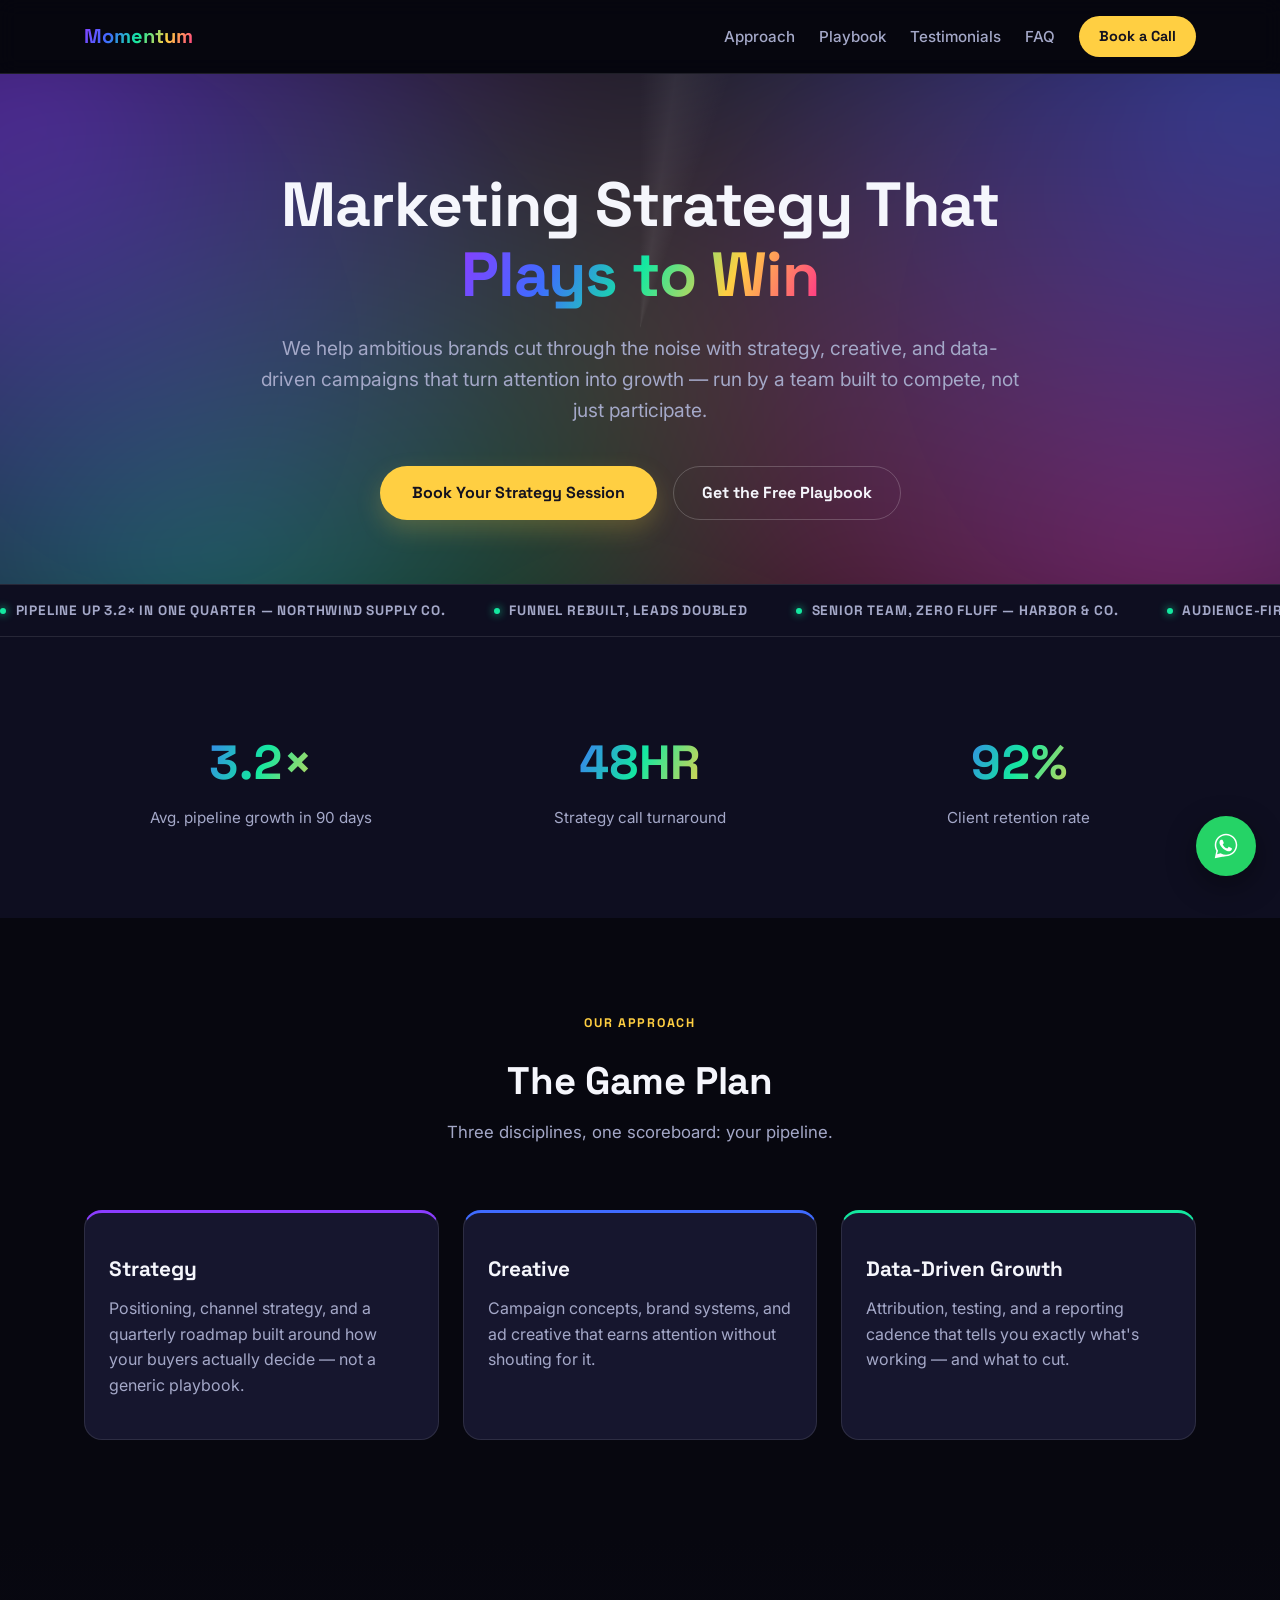
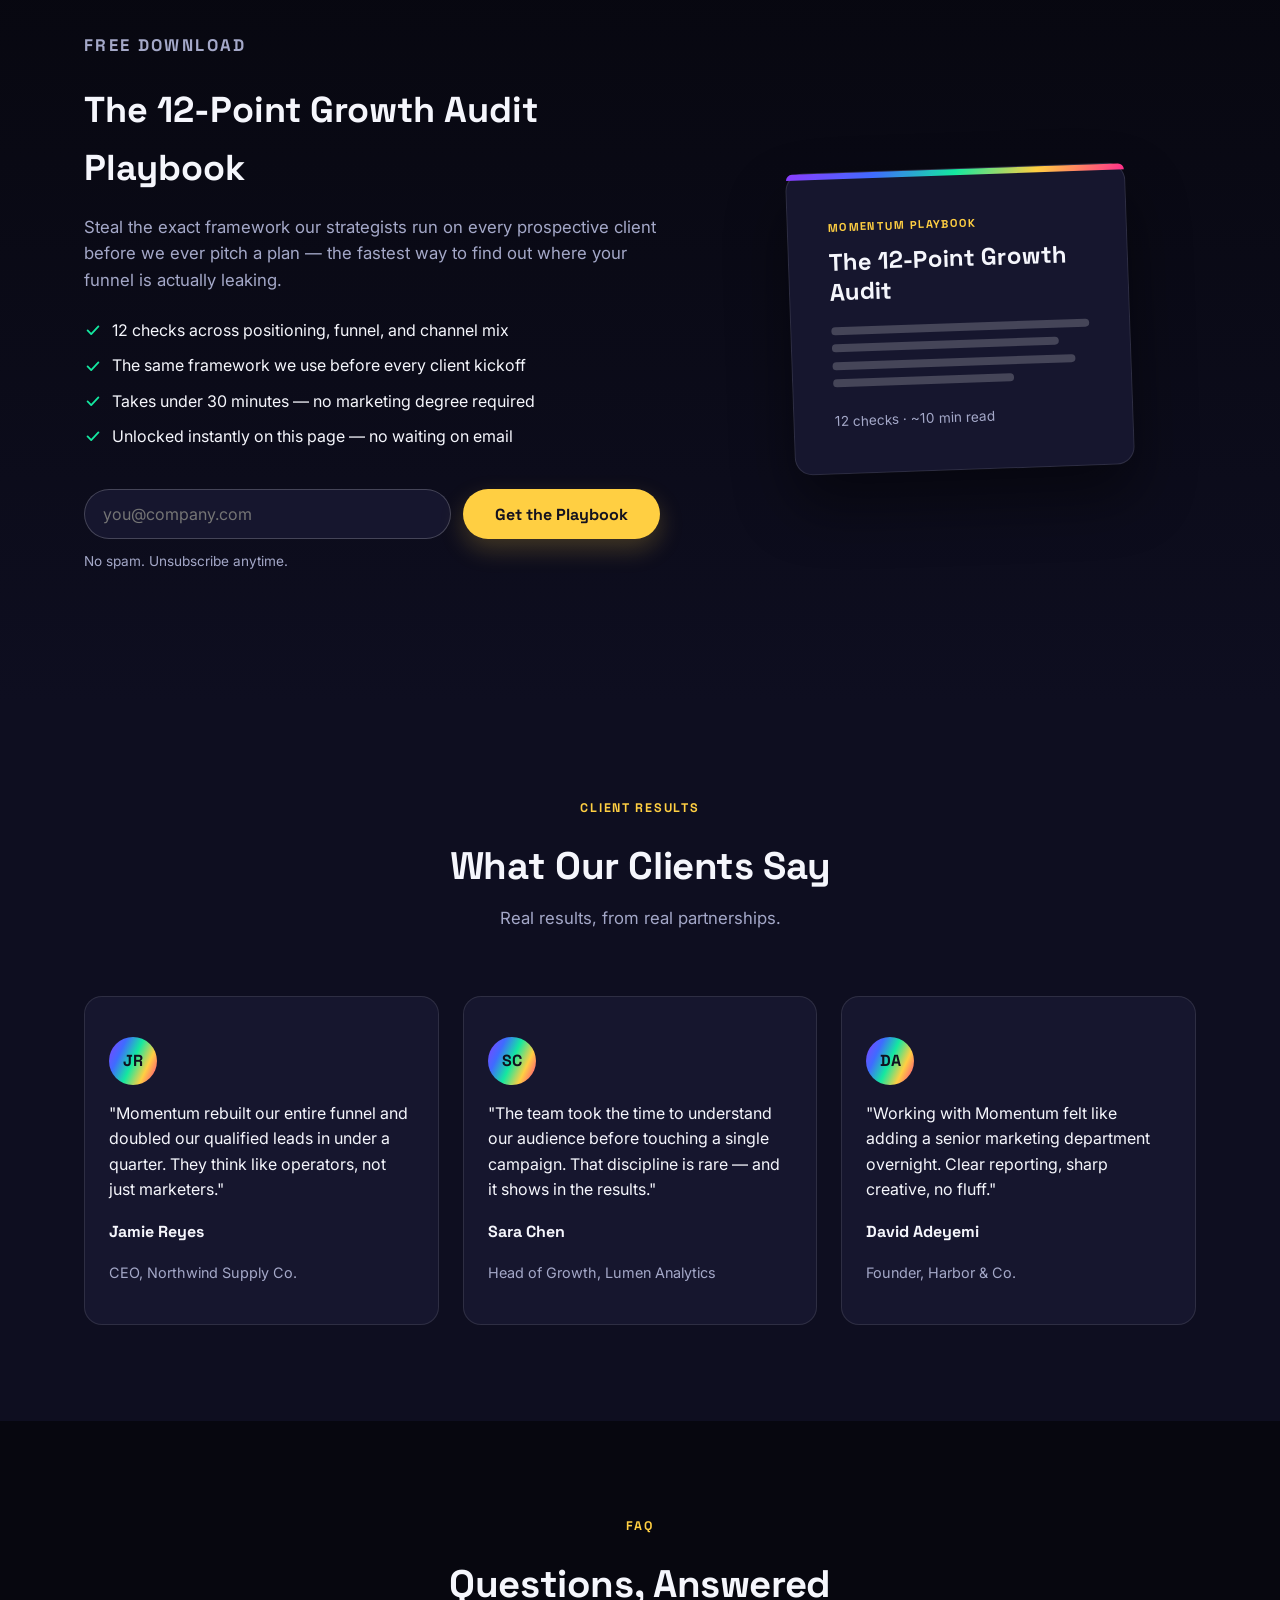
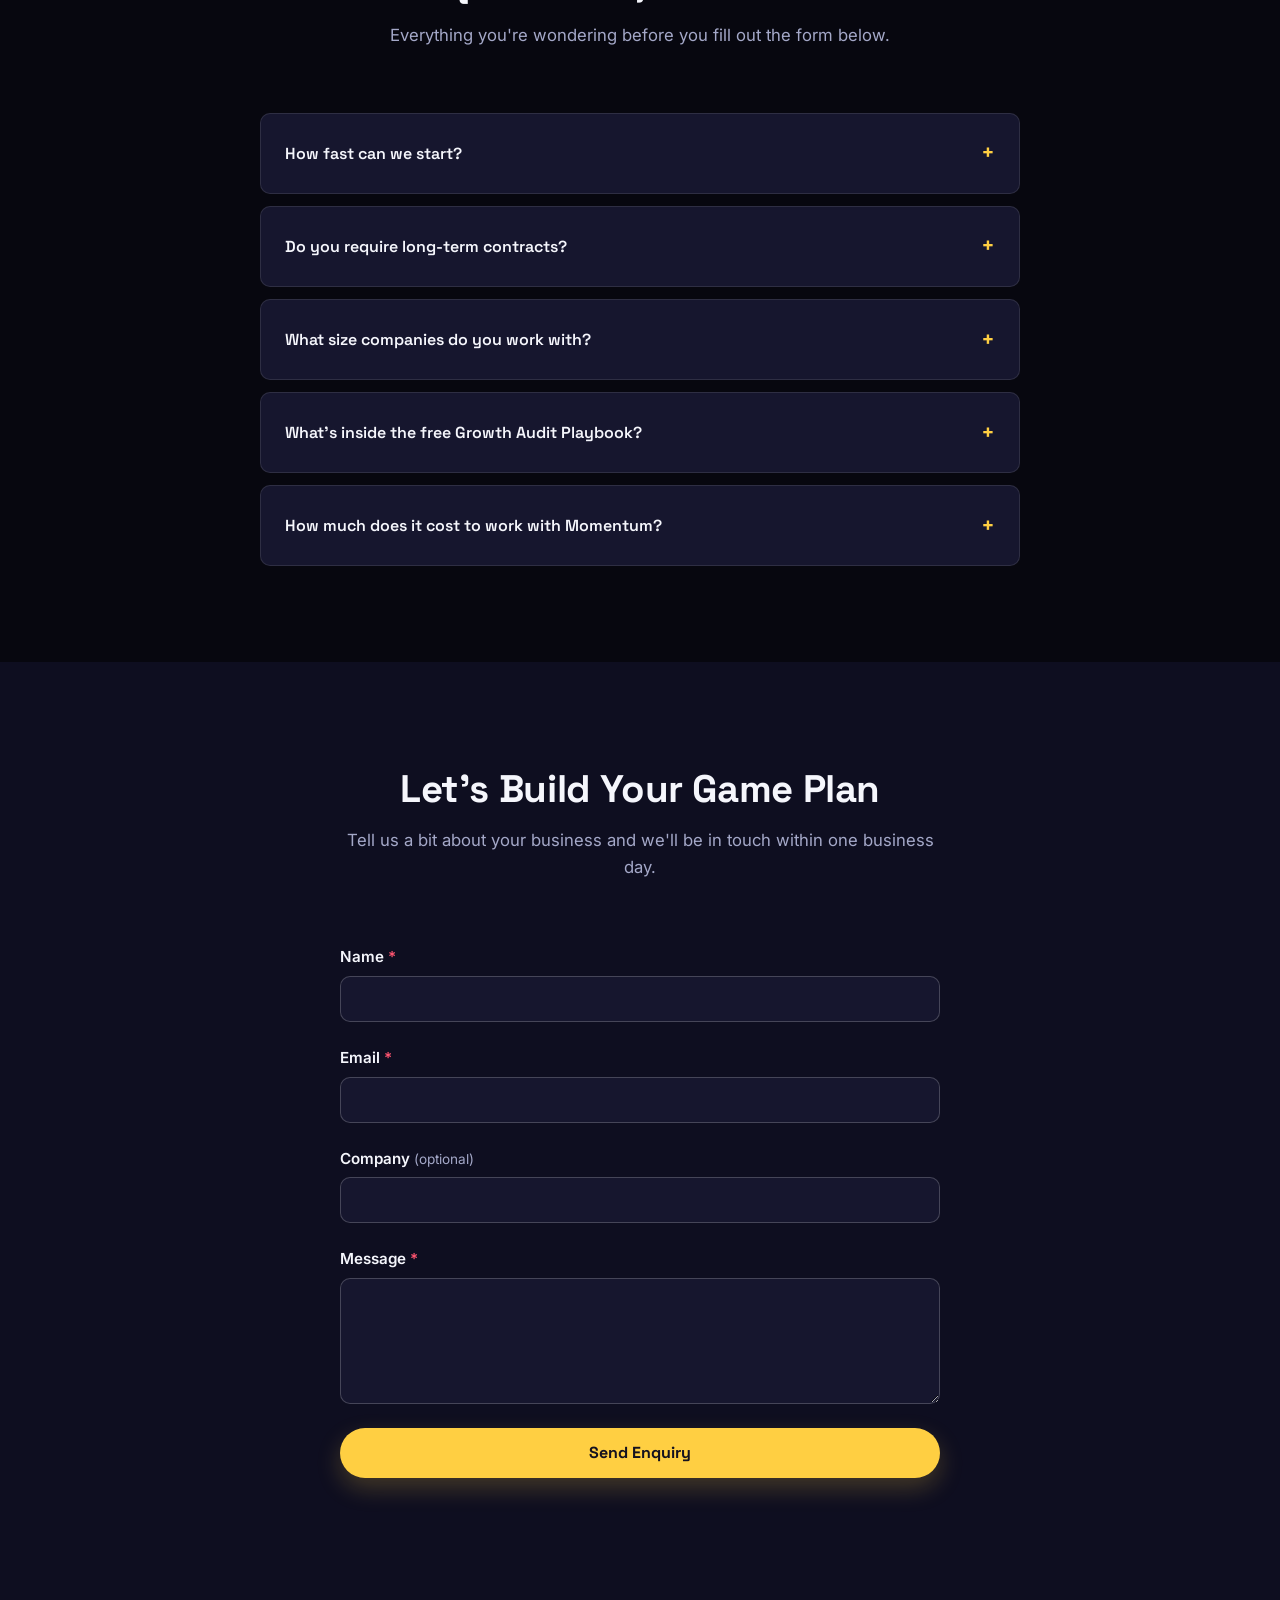
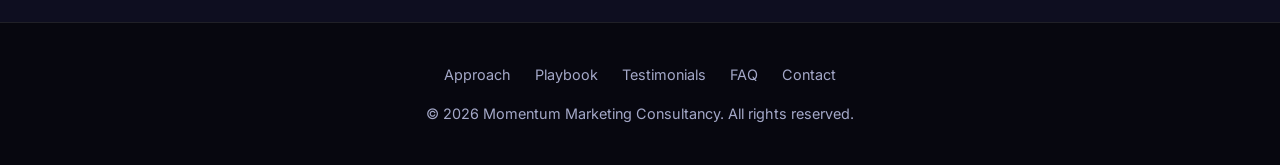
==== commit 454b484e: "Add WhatsApp floating widget with suggested queries Adds a bottom-right WhatsApp FAB that opens a pa" ====
--- a/index.html
+++ b/index.html
@@ -320,6 +320,25 @@
     <p>&copy; 2026 Momentum Marketing Consultancy. All rights reserved.</p>
   </footer>
 
+  <div class="whatsapp-widget">
+    <div class="whatsapp-panel" id="whatsapp-panel" role="dialog" aria-label="Chat with us on WhatsApp" hidden>
+      <div class="whatsapp-panel-header">
+        <span class="whatsapp-panel-title">Chat with Momentum</span>
+        <button type="button" class="whatsapp-panel-close" id="whatsapp-panel-close" aria-label="Close chat menu">&times;</button>
+      </div>
+      <p class="whatsapp-panel-subtitle">Pick a question to start on WhatsApp, or write your own.</p>
+      <ul class="whatsapp-query-list">
+        <li><a href="https://wa.me/6594770229?text=Hi%2C%20I%27d%20like%20to%20book%20a%20strategy%20call." target="_blank" rel="noopener">I'd like to book a strategy call</a></li>
+        <li><a href="https://wa.me/6594770229?text=Hi%2C%20can%20you%20tell%20me%20more%20about%20your%20pricing%3F" target="_blank" rel="noopener">What's your pricing?</a></li>
+        <li><a href="https://wa.me/6594770229?text=Hi%2C%20how%20fast%20can%20we%20get%20started%3F" target="_blank" rel="noopener">How fast can we get started?</a></li>
+        <li><a href="https://wa.me/6594770229?text=Hi%2C%20I%20have%20a%20different%20question." target="_blank" rel="noopener">I have a different question</a></li>
+      </ul>
+    </div>
+    <button type="button" class="whatsapp-fab" id="whatsapp-fab" aria-haspopup="dialog" aria-expanded="false" aria-controls="whatsapp-panel" aria-label="Chat with us on WhatsApp">
+      <svg width="30" height="30" viewBox="0 0 32 32" fill="none" aria-hidden="true"><path fill="#fff" d="M16.02 3C9.4 3 4 8.38 4 15c0 2.24.62 4.34 1.7 6.14L4 29l8.06-1.66A11.94 11.94 0 0 0 16.02 27C22.64 27 28 21.62 28 15S22.64 3 16.02 3Z"/><path fill="#25D366" d="M16.02 4.6c-5.74 0-10.4 4.65-10.4 10.4 0 2.05.6 3.96 1.63 5.57l.26.4-1.02 3.73 3.83-1 .38.23a10.34 10.34 0 0 0 5.32 1.47c5.74 0 10.4-4.65 10.4-10.4 0-5.75-4.66-10.4-10.4-10.4Z"/><path fill="#fff" d="M12.4 9.85c-.24-.53-.5-.54-.73-.55h-.62c-.22 0-.57.08-.87.4-.3.32-1.14 1.11-1.14 2.72 0 1.6 1.17 3.15 1.33 3.37.16.22 2.26 3.62 5.58 4.93 2.76 1.09 3.32.87 3.92.82.6-.06 1.93-.79 2.2-1.55.27-.76.27-1.42.19-1.55-.08-.14-.3-.22-.62-.38-.32-.16-1.93-.95-2.23-1.06-.3-.11-.52-.16-.73.16-.22.32-.84 1.06-1.03 1.28-.19.22-.38.24-.7.08-.32-.16-1.35-.5-2.57-1.58-.95-.85-1.6-1.9-1.78-2.22-.19-.32-.02-.5.14-.66.14-.14.32-.38.48-.57.16-.19.22-.32.32-.54.11-.22.05-.4-.03-.57-.08-.16-.7-1.77-.98-2.4Z"/></svg>
+    </button>
+  </div>
+
   <script src="script.js" defer></script>
 </body>
 </html>
--- a/styles.css
+++ b/styles.css
@@ -833,6 +833,114 @@
   color: var(--color-text);
 }
 
+/* WhatsApp floating widget */
+.whatsapp-widget {
+  position: fixed;
+  right: var(--space-md);
+  bottom: var(--space-md);
+  z-index: 60;
+  display: flex;
+  flex-direction: column;
+  align-items: flex-end;
+  gap: var(--space-sm);
+}
+
+.whatsapp-fab {
+  width: 60px;
+  height: 60px;
+  border-radius: var(--radius-full);
+  border: none;
+  background: #25d366;
+  display: flex;
+  align-items: center;
+  justify-content: center;
+  cursor: pointer;
+  box-shadow: 0 10px 30px rgba(0, 0, 0, 0.4);
+  transition: transform 0.2s ease, box-shadow 0.2s ease;
+}
+
+.whatsapp-fab:hover {
+  transform: scale(1.06);
+  box-shadow: 0 14px 36px rgba(0, 0, 0, 0.5);
+}
+
+.whatsapp-panel {
+  width: min(300px, calc(100vw - 2.5rem));
+  background: var(--color-bg-elevated);
+  border: 1px solid var(--color-border);
+  border-radius: var(--radius-lg);
+  box-shadow: 0 20px 50px rgba(0, 0, 0, 0.5);
+  padding: var(--space-sm);
+  animation: whatsapp-panel-in 0.2s ease;
+}
+
+@keyframes whatsapp-panel-in {
+  from {
+    opacity: 0;
+    transform: translateY(8px);
+  }
+  to {
+    opacity: 1;
+    transform: translateY(0);
+  }
+}
+
+.whatsapp-panel-header {
+  display: flex;
+  align-items: center;
+  justify-content: space-between;
+  gap: var(--space-sm);
+  margin-bottom: 0.25rem;
+}
+
+.whatsapp-panel-title {
+  font-family: var(--font-display);
+  font-weight: 700;
+  color: var(--color-text);
+}
+
+.whatsapp-panel-close {
+  background: none;
+  border: none;
+  color: var(--color-text-muted);
+  font-size: 1.4rem;
+  line-height: 1;
+  cursor: pointer;
+  padding: 0.1rem 0.3rem;
+}
+
+.whatsapp-panel-close:hover {
+  color: var(--color-text);
+}
+
+.whatsapp-panel-subtitle {
+  color: var(--color-text-muted);
+  font-size: 0.85rem;
+  margin-bottom: var(--space-sm);
+}
+
+.whatsapp-query-list {
+  list-style: none;
+  display: flex;
+  flex-direction: column;
+  gap: 0.5rem;
+}
+
+.whatsapp-query-list a {
+  display: block;
+  padding: 0.65rem 0.85rem;
+  border: 1px solid var(--color-border);
+  border-radius: var(--radius);
+  color: var(--color-text);
+  font-size: 0.9rem;
+  transition: border-color 0.2s ease, background 0.2s ease;
+}
+
+.whatsapp-query-list a:hover {
+  border-color: #25d366;
+  background: rgba(37, 211, 102, 0.1);
+}
+
 /* Reduced motion */
 @media (prefers-reduced-motion: reduce) {
   html {
@@ -841,7 +949,8 @@
 
   .hero-mesh,
   .hero-sweep,
-  .ticker-track {
+  .ticker-track,
+  .whatsapp-panel {
     animation: none;
   }
 
@@ -852,7 +961,8 @@
 
   .btn,
   .approach-card,
-  .testimonial-card {
+  .testimonial-card,
+  .whatsapp-panel {
     transition: none;
   }
 }
